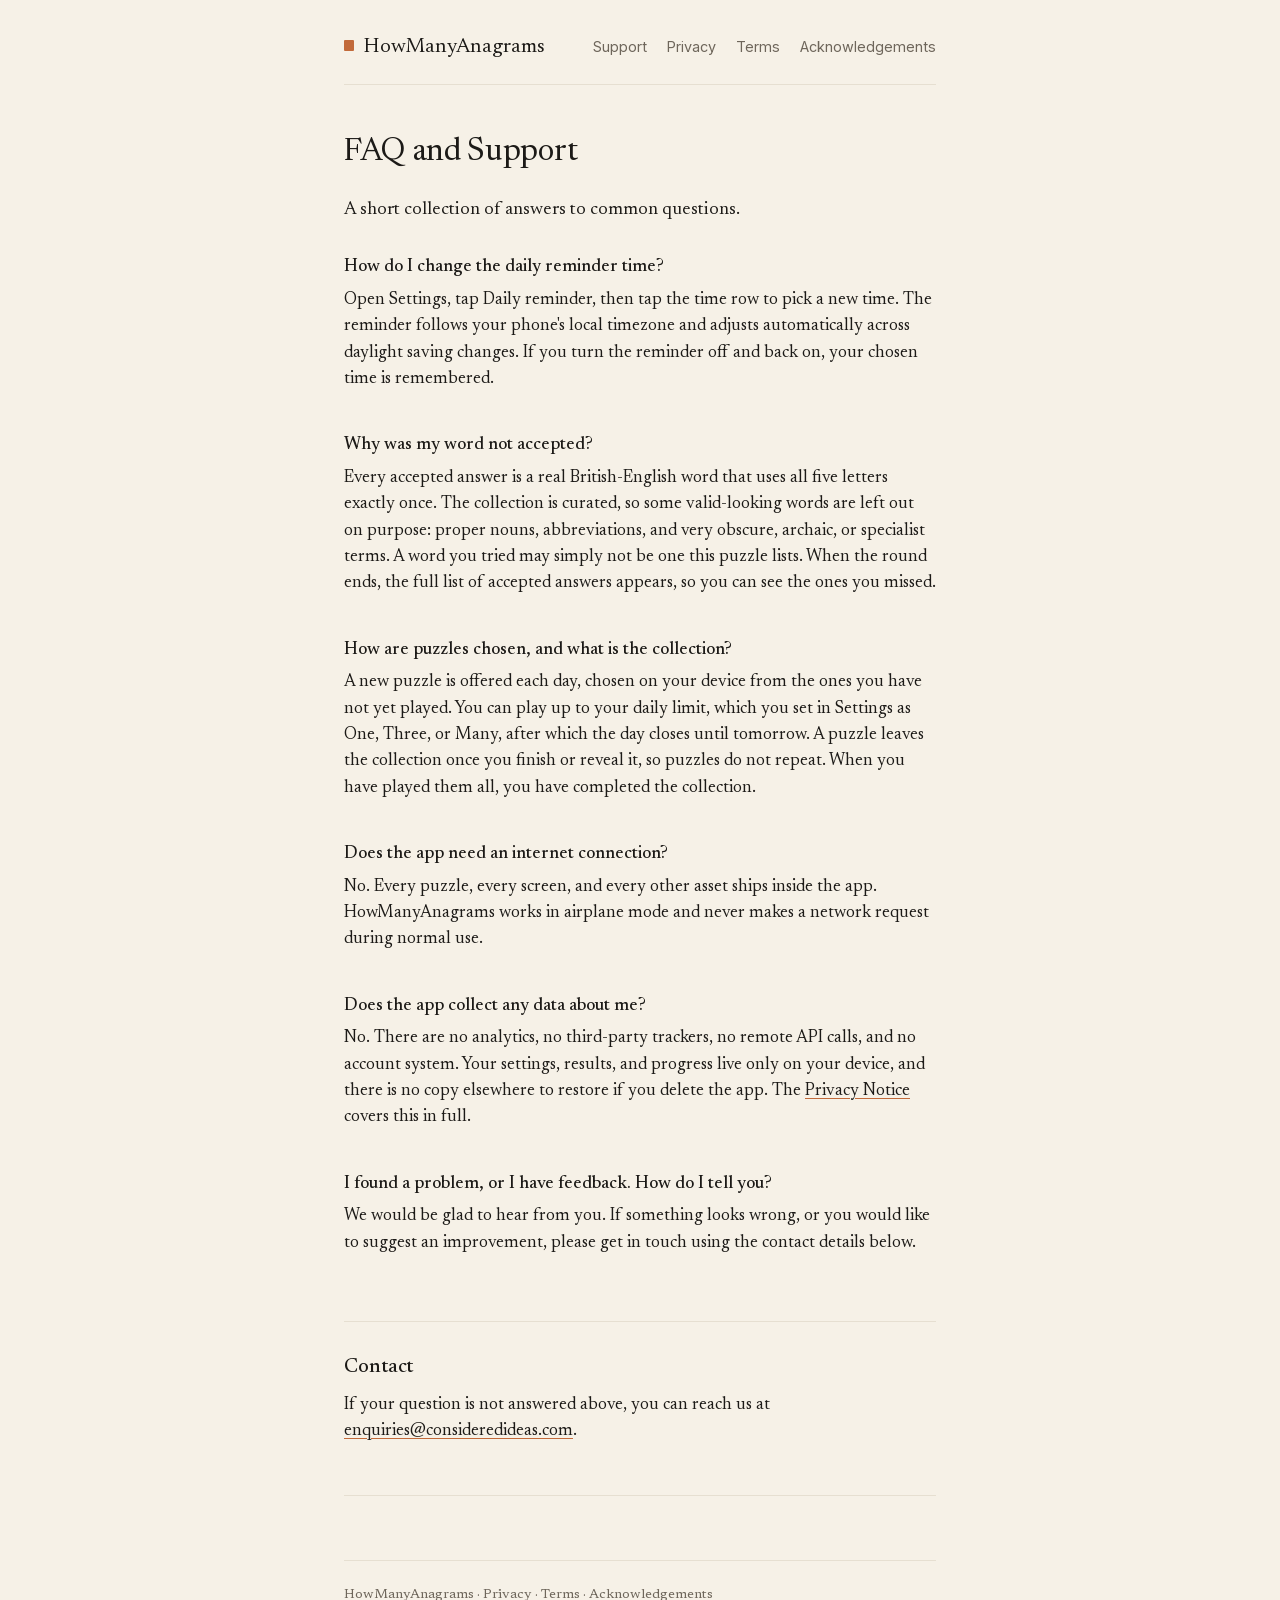
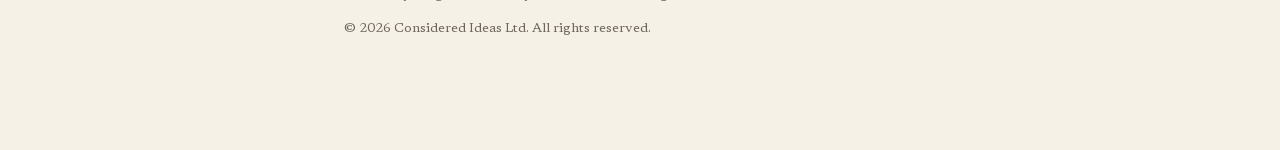
==== support.html @ 935901c1 "Add HowManyAnagrams support site Static GitHub Pages site for howmanyanagrams.com: landing, support " ====
<!DOCTYPE html>
<html lang="en-GB">
<head>
<meta charset="UTF-8">
<meta name="viewport" content="width=device-width, initial-scale=1">
<title>FAQ and Support &middot; HowManyAnagrams</title>
<meta name="description" content="Support and frequently asked questions for HowManyAnagrams, an iPhone app.">
<meta name="theme-color" content="#F6F1E7">
<link rel="icon" type="image/svg+xml" href="favicon.svg">
<link rel="stylesheet" href="styles.css">
</head>
<body>
<div class="container">

<nav>
<a href="index.html" class="brand"><span class="brand-mark" aria-hidden="true"></span>HowManyAnagrams</a>
<a href="support.html">Support</a>
<a href="privacy.html">Privacy</a>
<a href="terms.html">Terms</a>
<a href="acknowledgements.html">Acknowledgements</a>
</nav>

<h1>FAQ and Support</h1>

<p class="lead">A short collection of answers to common questions.</p>

<div class="faq">

<div class="faq-item">
<h3>How do I change the daily reminder time?</h3>
<p>Open Settings, tap Daily reminder, then tap the time row to pick a new time. The reminder follows your phone's local timezone and adjusts automatically across daylight saving changes. If you turn the reminder off and back on, your chosen time is remembered.</p>
</div>

<div class="faq-item">
<h3>Why was my word not accepted?</h3>
<p>Every accepted answer is a real British-English word that uses all five letters exactly once. The collection is curated, so some valid-looking words are left out on purpose: proper nouns, abbreviations, and very obscure, archaic, or specialist terms. A word you tried may simply not be one this puzzle lists. When the round ends, the full list of accepted answers appears, so you can see the ones you missed.</p>
</div>

<div class="faq-item">
<h3>How are puzzles chosen, and what is the collection?</h3>
<p>A new puzzle is offered each day, chosen on your device from the ones you have not yet played. You can play up to your daily limit, which you set in Settings as One, Three, or Many, after which the day closes until tomorrow. A puzzle leaves the collection once you finish or reveal it, so puzzles do not repeat. When you have played them all, you have completed the collection.</p>
</div>

<div class="faq-item">
<h3>Does the app need an internet connection?</h3>
<p>No. Every puzzle, every screen, and every other asset ships inside the app. HowManyAnagrams works in airplane mode and never makes a network request during normal use.</p>
</div>

<div class="faq-item">
<h3>Does the app collect any data about me?</h3>
<p>No. There are no analytics, no third-party trackers, no remote API calls, and no account system. Your settings, results, and progress live only on your device, and there is no copy elsewhere to restore if you delete the app. The <a href="privacy.html">Privacy Notice</a> covers this in full.</p>
</div>

<div class="faq-item">
<h3>I found a problem, or I have feedback. How do I tell you?</h3>
<p>We would be glad to hear from you. If something looks wrong, or you would like to suggest an improvement, please get in touch using the contact details below.</p>
</div>

</div>

<div class="contact-block">
<h2>Contact</h2>
<p>If your question is not answered above, you can reach us at <a href="mailto:enquiries@consideredideas.com">enquiries@consideredideas.com</a>.</p>
</div>

<footer>
<p><a href="index.html">HowManyAnagrams</a> &middot; <a href="privacy.html">Privacy</a> &middot; <a href="terms.html">Terms</a> &middot; <a href="acknowledgements.html">Acknowledgements</a></p>
<p>&copy; 2026 <a href="https://consideredideas.com" target="_blank" rel="noopener">Considered Ideas Ltd</a>. All rights reserved.</p>
</footer>

</div>
</body>
</html>
---- styles.css ----
/* Self-hosted fonts. Newsreader and Inter are both licensed under the
   SIL Open Font License 1.1; see fonts/OFL.txt. The files cover only
   the latin unicode range, which is all the pages use. font-display:
   swap so the fallback serif renders immediately and the brand serif
   fades in once loaded. Self-hosted rather than loaded from Google
   Fonts so the pages make no third-party requests; Safari's Advanced
   Privacy Protections then has nothing to flag. */
@font-face {
  font-family: 'Newsreader';
  font-style: normal;
  font-weight: 300;
  font-display: swap;
  src: url('fonts/newsreader-300-latin.woff2') format('woff2');
  unicode-range: U+0000-00FF, U+0131, U+0152-0153, U+02BB-02BC, U+02C6, U+02DA, U+02DC, U+0304, U+0308, U+0329, U+2000-206F, U+20AC, U+2122, U+2191, U+2193, U+2212, U+2215, U+FEFF, U+FFFD;
}
@font-face {
  font-family: 'Newsreader';
  font-style: normal;
  font-weight: 400;
  font-display: swap;
  src: url('fonts/newsreader-400-latin.woff2') format('woff2');
  unicode-range: U+0000-00FF, U+0131, U+0152-0153, U+02BB-02BC, U+02C6, U+02DA, U+02DC, U+0304, U+0308, U+0329, U+2000-206F, U+20AC, U+2122, U+2191, U+2193, U+2212, U+2215, U+FEFF, U+FFFD;
}
@font-face {
  font-family: 'Newsreader';
  font-style: normal;
  font-weight: 500;
  font-display: swap;
  src: url('fonts/newsreader-500-latin.woff2') format('woff2');
  unicode-range: U+0000-00FF, U+0131, U+0152-0153, U+02BB-02BC, U+02C6, U+02DA, U+02DC, U+0304, U+0308, U+0329, U+2000-206F, U+20AC, U+2122, U+2191, U+2193, U+2212, U+2215, U+FEFF, U+FFFD;
}
@font-face {
  font-family: 'Newsreader';
  font-style: italic;
  font-weight: 400;
  font-display: swap;
  src: url('fonts/newsreader-400-italic-latin.woff2') format('woff2');
  unicode-range: U+0000-00FF, U+0131, U+0152-0153, U+02BB-02BC, U+02C6, U+02DA, U+02DC, U+0304, U+0308, U+0329, U+2000-206F, U+20AC, U+2122, U+2191, U+2193, U+2212, U+2215, U+FEFF, U+FFFD;
}
@font-face {
  font-family: 'Inter';
  font-style: normal;
  font-weight: 400;
  font-display: swap;
  src: url('fonts/inter-400-latin.woff2') format('woff2');
  unicode-range: U+0000-00FF, U+0131, U+0152-0153, U+02BB-02BC, U+02C6, U+02DA, U+02DC, U+0304, U+0308, U+0329, U+2000-206F, U+20AC, U+2122, U+2191, U+2193, U+2212, U+2215, U+FEFF, U+FFFD;
}
@font-face {
  font-family: 'Inter';
  font-style: normal;
  font-weight: 500;
  font-display: swap;
  src: url('fonts/inter-500-latin.woff2') format('woff2');
  unicode-range: U+0000-00FF, U+0131, U+0152-0153, U+02BB-02BC, U+02C6, U+02DA, U+02DC, U+0304, U+0308, U+0329, U+2000-206F, U+20AC, U+2122, U+2191, U+2193, U+2212, U+2215, U+FEFF, U+FFFD;
}

:root {
  --paper: #F6F1E7;
  --ink: #1C1A17;
  --ink-secondary: #6E665B;
  --hairline: #E6DFD1;
  --accent: #C26A3A;
}

@media (prefers-color-scheme: dark) {
  :root {
    --paper: #161412;
    --ink: #EDE8DD;
    --ink-secondary: #9A9085;
    --hairline: #2A2520;
    --accent: #D07A4A;
  }
}

* {
  box-sizing: border-box;
}

html {
  -webkit-text-size-adjust: 100%;
}

body {
  margin: 0;
  padding: 0;
  background: var(--paper);
  color: var(--ink);
  font-family: 'Newsreader', 'Source Serif Pro', 'Charter', 'Iowan Old Style', Georgia, serif;
  font-weight: 400;
  font-size: 17px;
  line-height: 1.55;
  -webkit-font-smoothing: antialiased;
  -moz-osx-font-smoothing: grayscale;
}

.container {
  max-width: 640px;
  margin: 0 auto;
  padding: 32px 24px 96px;
}

nav {
  display: flex;
  flex-wrap: wrap;
  align-items: baseline;
  gap: 20px;
  margin-bottom: 48px;
  padding-bottom: 20px;
  border-bottom: 0.5px solid var(--hairline);
  font-family: -apple-system, BlinkMacSystemFont, 'Inter', system-ui, sans-serif;
  font-size: 0.9rem;
}

nav .brand {
  font-family: 'Newsreader', 'Source Serif Pro', 'Charter', Georgia, serif;
  font-size: 1.3rem;
  color: var(--ink);
  font-weight: 400;
  text-decoration: none;
  margin-right: auto;
}

nav a:not(.brand) {
  text-decoration: none;
  color: var(--ink-secondary);
  padding: 4px 0;
}

nav a:not(.brand):hover {
  color: var(--ink);
  text-decoration: underline;
  text-decoration-color: var(--accent);
  text-underline-offset: 4px;
}

h1 {
  font-size: 2rem;
  font-weight: 400;
  letter-spacing: -0.01em;
  margin: 0 0 24px;
  line-height: 1.2;
}

/* Persimmon brand mark sitting inline to the left of the brand wordmark
   in the nav. A single small persimmon square, mirroring the five-square
   product mark the HowManyAnagrams app shows at launch, home, and the
   result. Decorative only; aria-hidden on the span. */
.brand .brand-mark {
  display: inline-block;
  width: 0.5em;
  height: 0.5em;
  border-radius: 1px;
  background: var(--accent);
  margin-right: 0.4em;
  vertical-align: 0.06em;
}

h2 {
  font-size: 1.25rem;
  font-weight: 500;
  margin: 48px 0 12px;
  line-height: 1.35;
  letter-spacing: -0.005em;
}

p {
  margin: 0 0 1em;
}

a {
  color: var(--ink);
  text-decoration: underline;
  text-decoration-color: var(--accent);
  text-decoration-thickness: 1px;
  text-underline-offset: 3px;
}

a:hover {
  text-decoration-thickness: 1.5px;
}

ul {
  padding-left: 1.25em;
  margin: 0 0 1em;
}

li {
  margin-bottom: 0.3em;
}

hr {
  border: none;
  border-top: 0.5px solid var(--hairline);
  margin: 48px 0;
}

.lead {
  font-size: 1.15rem;
  line-height: 1.5;
  margin-bottom: 32px;
  color: var(--ink);
}

.meta {
  color: var(--ink-secondary);
  font-size: 0.95rem;
  margin-bottom: 32px;
}

.faq {
  margin-top: 32px;
}

.faq-item {
  margin-bottom: 40px;
}

.faq-item h3 {
  font-size: 1.1rem;
  font-weight: 500;
  margin: 0 0 8px;
  line-height: 1.4;
}

.faq-item p {
  margin: 0;
}

.contact-block {
  margin-top: 64px;
  padding: 32px 0;
  border-top: 0.5px solid var(--hairline);
  border-bottom: 0.5px solid var(--hairline);
}

.contact-block h2 {
  margin-top: 0;
}

footer {
  margin-top: 64px;
  padding-top: 24px;
  border-top: 0.5px solid var(--hairline);
  color: var(--ink-secondary);
  font-size: 0.85rem;
}

footer a {
  color: var(--ink-secondary);
  text-decoration: none;
}

footer a:hover {
  color: var(--ink);
  text-decoration: underline;
  text-decoration-color: var(--accent);
}

@media (max-width: 480px) {
  .container {
    padding: 24px 20px 80px;
  }

  h1 {
    font-size: 1.65rem;
  }

  h2 {
    font-size: 1.15rem;
    margin: 40px 0 10px;
  }

  nav {
    margin-bottom: 32px;
  }

  nav .brand {
    font-size: 1.2rem;
  }
}
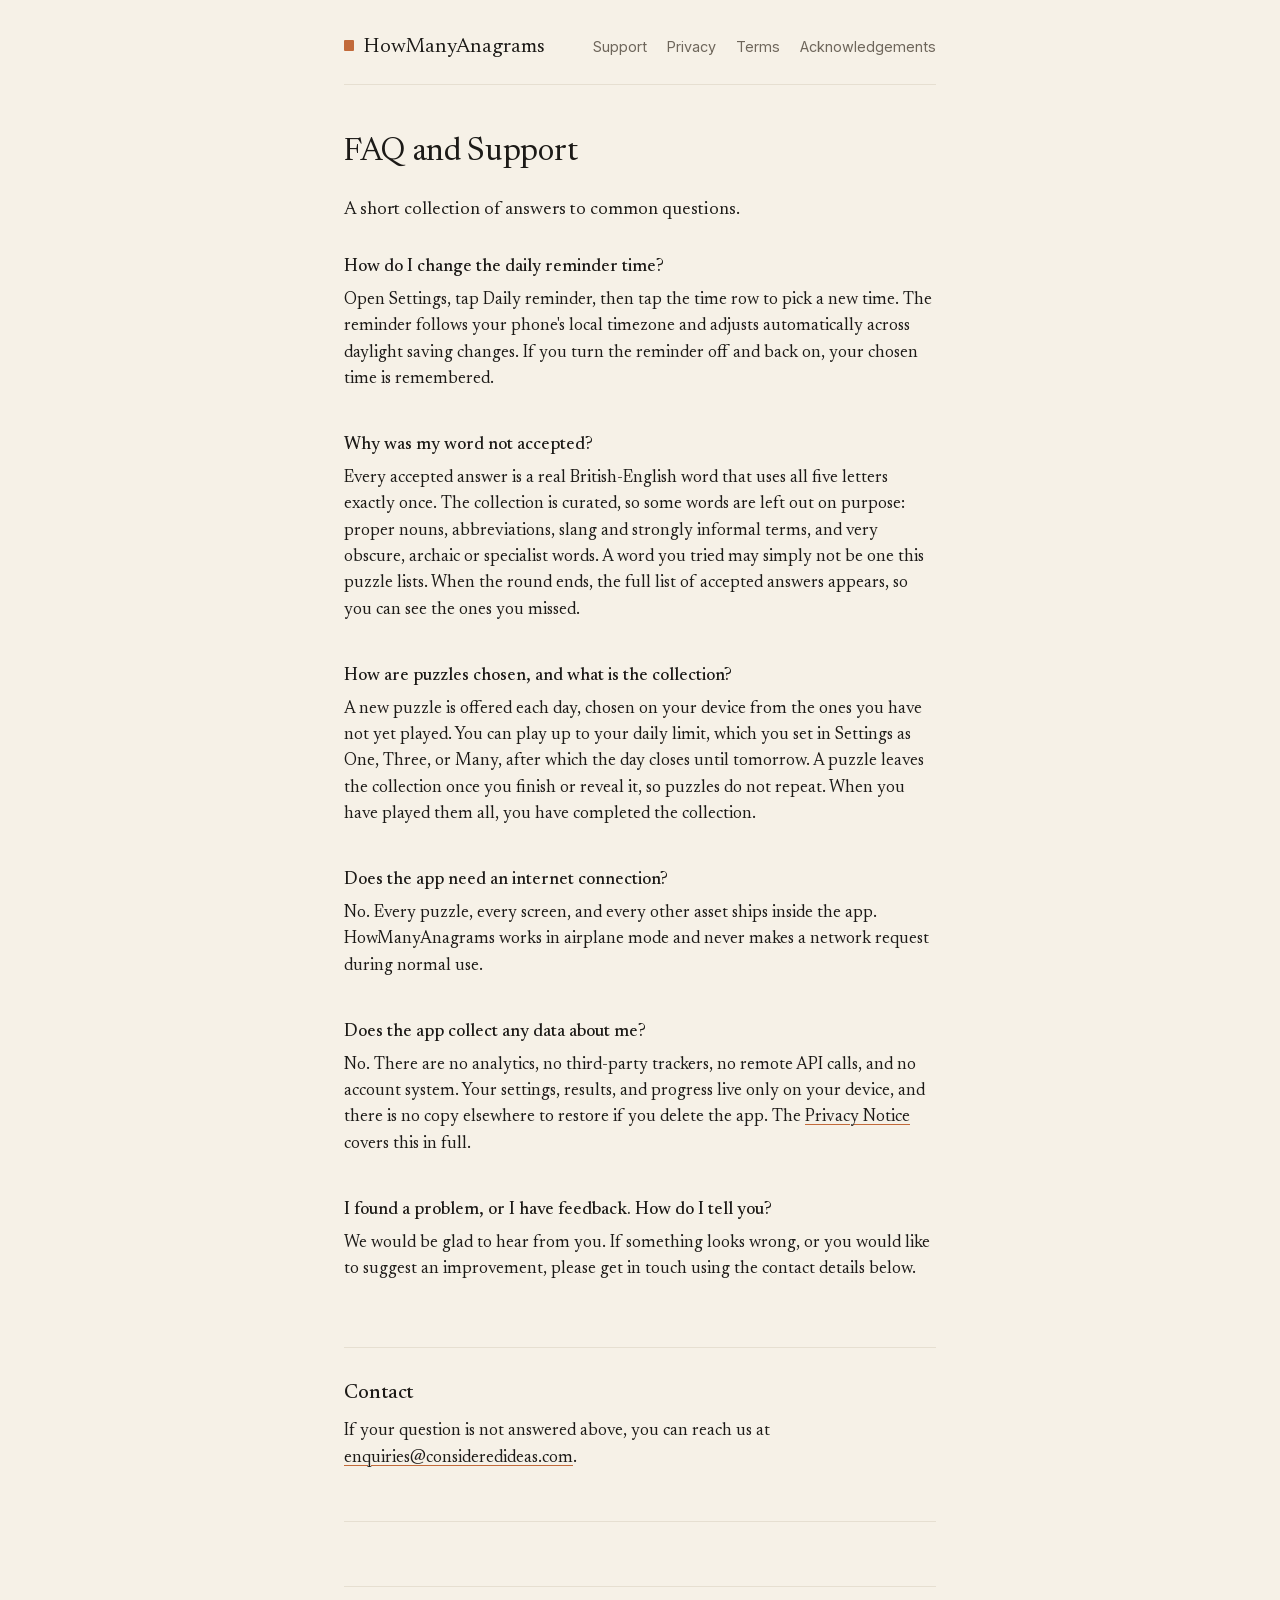
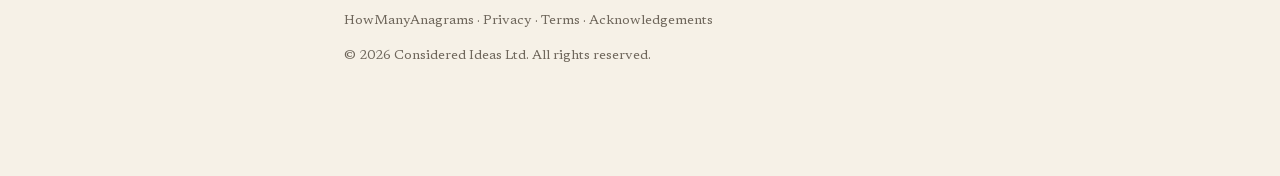
==== commit 9922a50a: "FAQ: name slang and strongly informal terms in exclusions Match the bundled app FAQ wording: "proper" ====
--- a/support.html
+++ b/support.html
@@ -33,7 +33,7 @@
 
 <div class="faq-item">
 <h3>Why was my word not accepted?</h3>
-<p>Every accepted answer is a real British-English word that uses all five letters exactly once. The collection is curated, so some valid-looking words are left out on purpose: proper nouns, abbreviations, and very obscure, archaic, or specialist terms. A word you tried may simply not be one this puzzle lists. When the round ends, the full list of accepted answers appears, so you can see the ones you missed.</p>
+<p>Every accepted answer is a real British-English word that uses all five letters exactly once. The collection is curated, so some words are left out on purpose: proper nouns, abbreviations, slang and strongly informal terms, and very obscure, archaic or specialist words. A word you tried may simply not be one this puzzle lists. When the round ends, the full list of accepted answers appears, so you can see the ones you missed.</p>
 </div>
 
 <div class="faq-item">
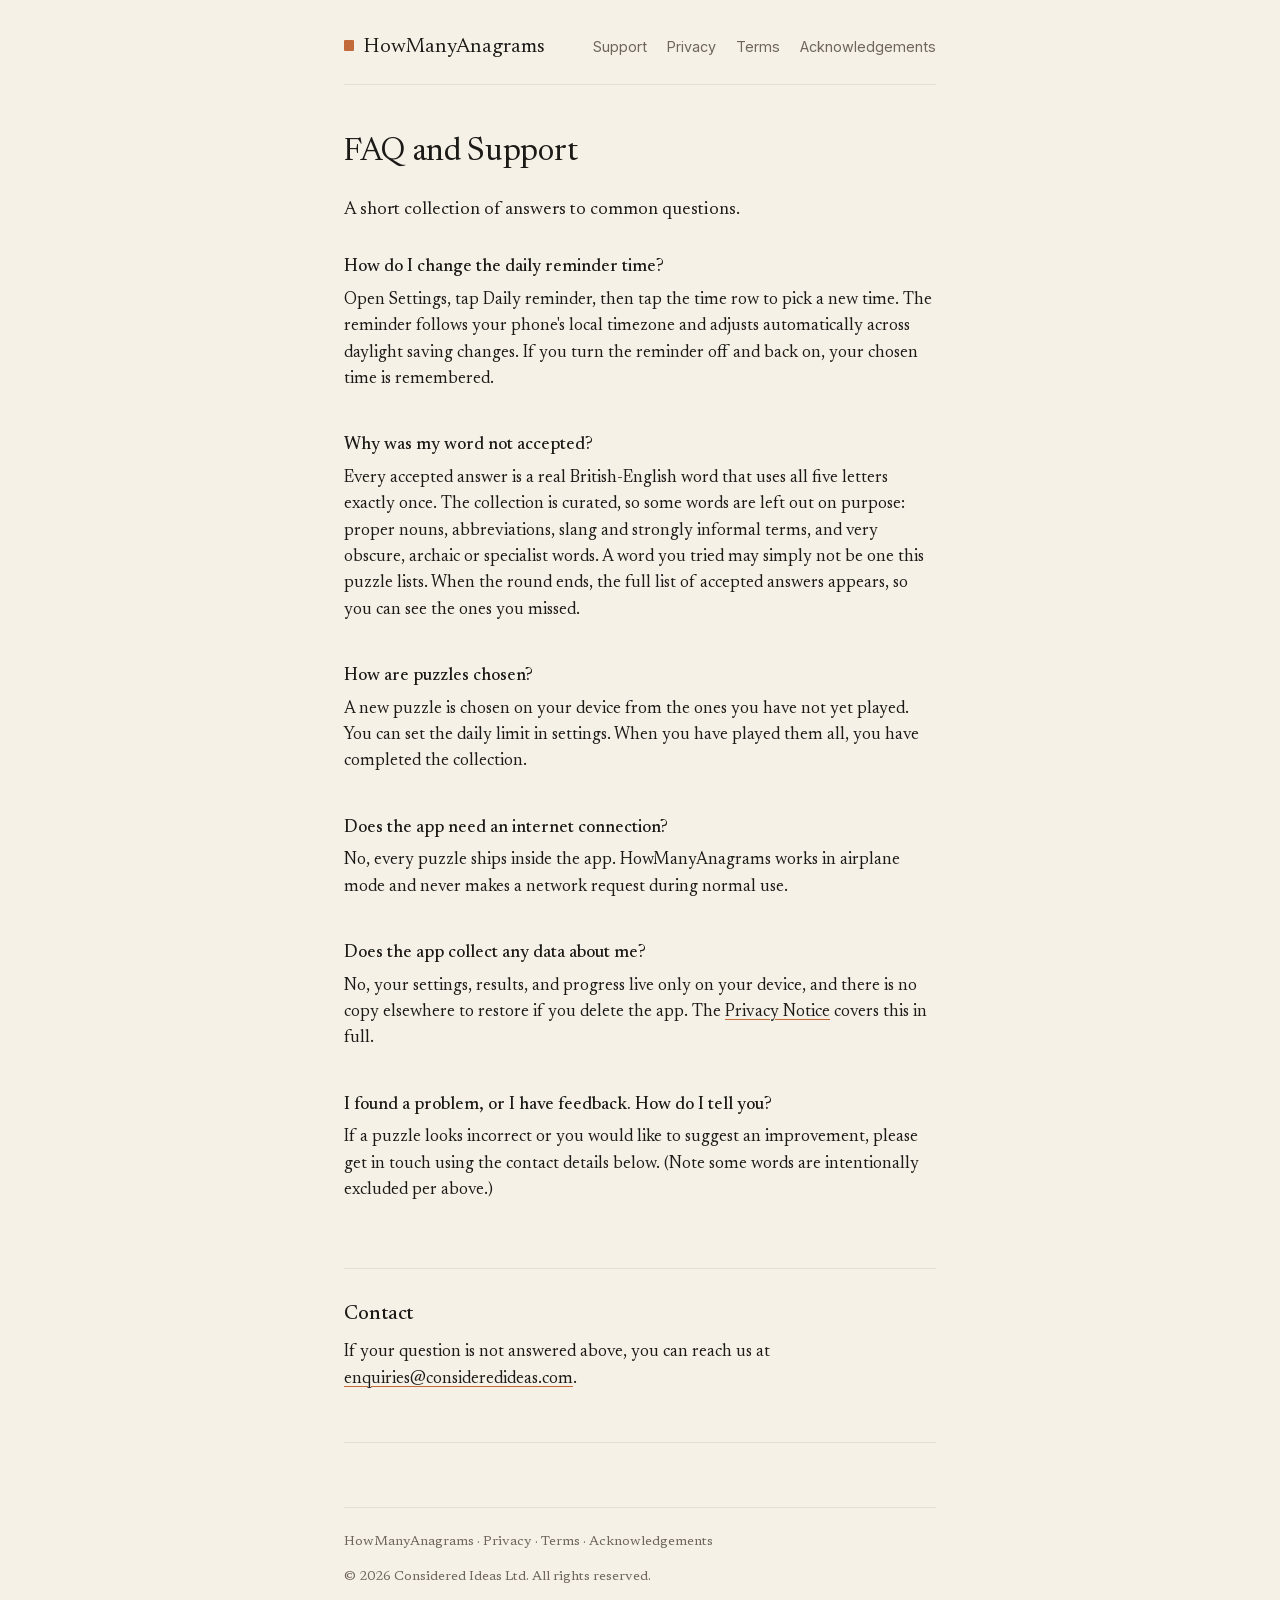
==== commit 74b68728: "FAQ and Terms: shorten answers and match the app's contact structure Mirror the bundled app changes." ====
--- a/support.html
+++ b/support.html
@@ -37,23 +37,23 @@
 </div>
 
 <div class="faq-item">
-<h3>How are puzzles chosen, and what is the collection?</h3>
-<p>A new puzzle is offered each day, chosen on your device from the ones you have not yet played. You can play up to your daily limit, which you set in Settings as One, Three, or Many, after which the day closes until tomorrow. A puzzle leaves the collection once you finish or reveal it, so puzzles do not repeat. When you have played them all, you have completed the collection.</p>
+<h3>How are puzzles chosen?</h3>
+<p>A new puzzle is chosen on your device from the ones you have not yet played. You can set the daily limit in settings. When you have played them all, you have completed the collection.</p>
 </div>
 
 <div class="faq-item">
 <h3>Does the app need an internet connection?</h3>
-<p>No. Every puzzle, every screen, and every other asset ships inside the app. HowManyAnagrams works in airplane mode and never makes a network request during normal use.</p>
+<p>No, every puzzle ships inside the app. HowManyAnagrams works in airplane mode and never makes a network request during normal use.</p>
 </div>
 
 <div class="faq-item">
 <h3>Does the app collect any data about me?</h3>
-<p>No. There are no analytics, no third-party trackers, no remote API calls, and no account system. Your settings, results, and progress live only on your device, and there is no copy elsewhere to restore if you delete the app. The <a href="privacy.html">Privacy Notice</a> covers this in full.</p>
+<p>No, your settings, results, and progress live only on your device, and there is no copy elsewhere to restore if you delete the app. The <a href="privacy.html">Privacy Notice</a> covers this in full.</p>
 </div>
 
 <div class="faq-item">
 <h3>I found a problem, or I have feedback. How do I tell you?</h3>
-<p>We would be glad to hear from you. If something looks wrong, or you would like to suggest an improvement, please get in touch using the contact details below.</p>
+<p>If a puzzle looks incorrect or you would like to suggest an improvement, please get in touch using the contact details below. (Note some words are intentionally excluded per above.)</p>
 </div>
 
 </div>
